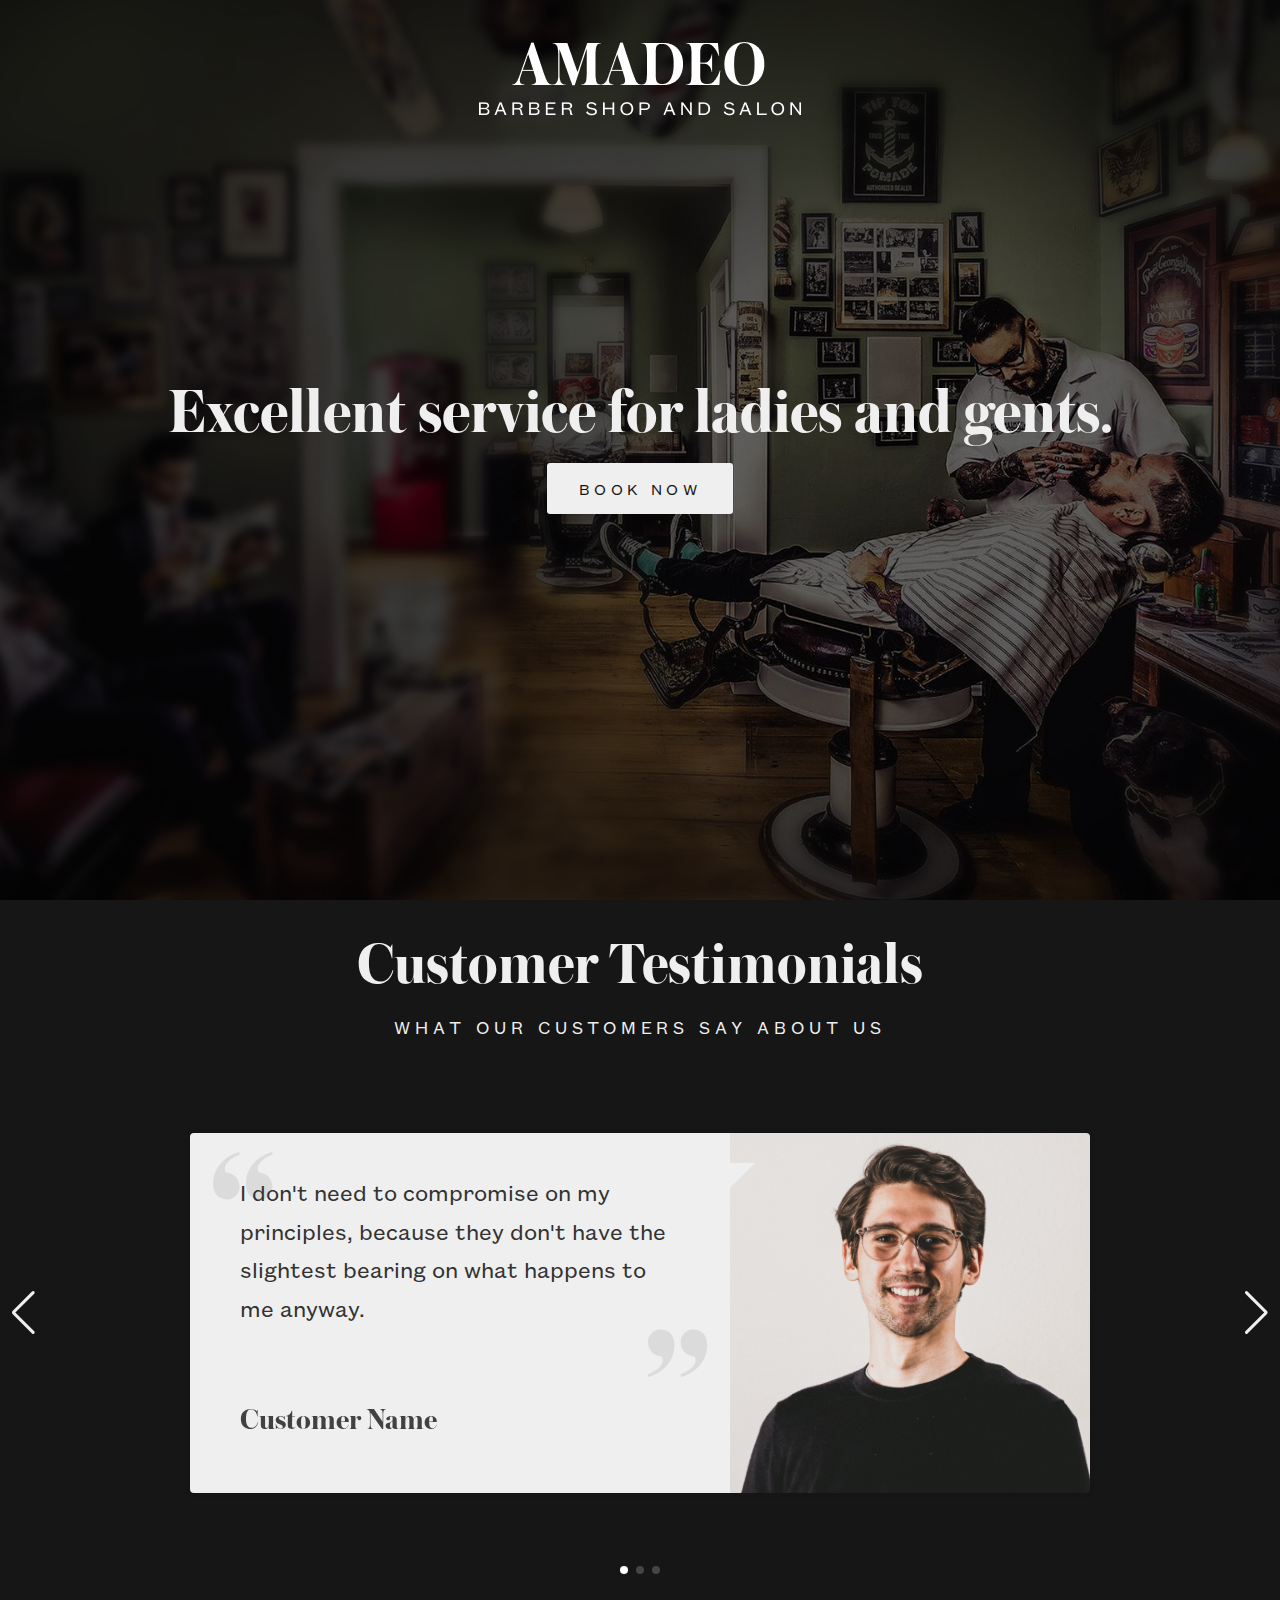
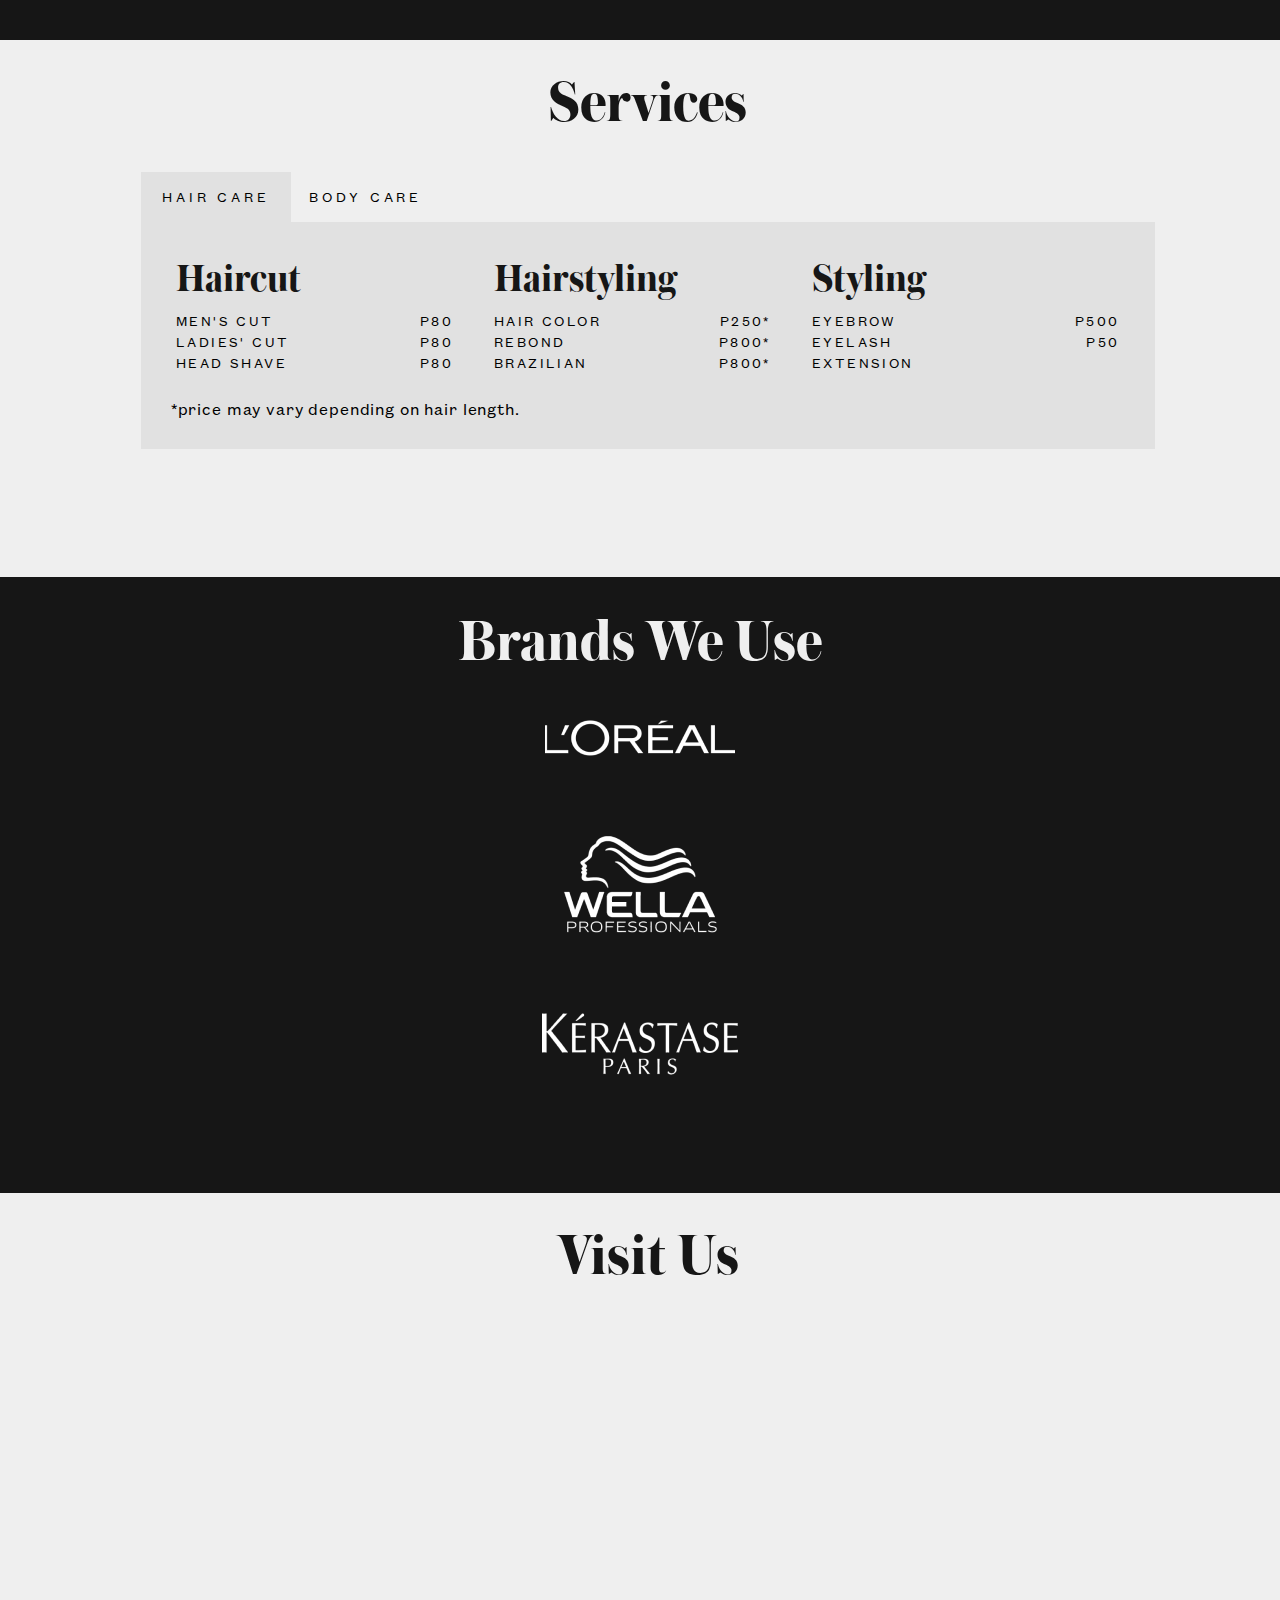
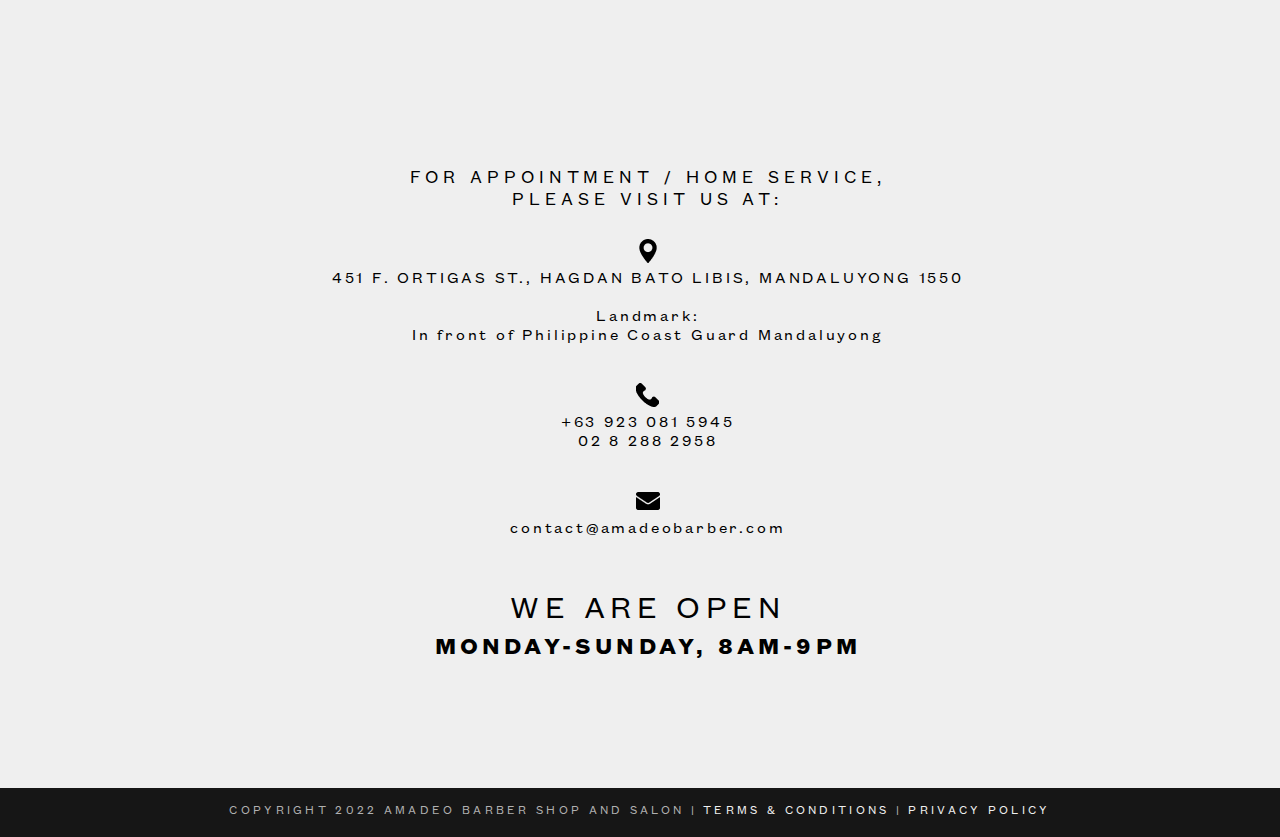
==== index.html @ 0b307736 "Add files via upload" ====
<!DOCTYPE html>
<html lang="en">
<head>
    <meta charset="UTF-8">
    <meta http-equiv="X-UA-Compatible" content="IE=edge">
    <meta name="viewport" content="width=device-width, initial-scale=1.0">
    <link rel="stylesheet" href="https://use.fontawesome.com/releases/v5.4.1/css/all.css">
    <link rel="stylesheet" href="style.css">
    <script src="https://ajax.googleapis.com/ajax/libs/jquery/3.3.1/jquery.min.js"></script>
    <link rel="stylesheet" href="https://cdn.jsdelivr.net/npm/swiper@8/swiper-bundle.min.css"/>
    <script src="https://cdn.jsdelivr.net/npm/swiper@8/swiper-bundle.min.js"></script>
    <link rel="icon" type="image/x-icon" href="images/icon.jpg">
    <title>Amadeo Barber Shop and Salon</title>
</head>
<body>
        <nav class="navi">
            <ul class="navi-list">
                <li><a class ="anchor" href="#services">Services</a></li>
                <li><a href="#">Promo</a></li>
                <li class="centered-logo">
                    <a href="#hero" class="logo">
                        <div class="logo">
                            <img src="images/logo.png" alt="">
                        </div>
                    </a>
                </li>
                <li><a href="#">Jobs</a></li>
                <li><a href="#book">Book Now</a></li>
            </ul>
        </nav>
    <section class="hero" id="hero">
        <div class="container">
            <div class="info">
                <h1>Excellent service for ladies and gents.</h1>
                <a href="#book">Book Now</a>
            </div>
        </div>
    </section>
    <section class="testimonials">
        <div class="container2">
            <div class="info2">
                <h2>Customer Testimonials</h2>
                <p>What our customers say about us</p>
            </div>
        </div>
        <div class="testimonials-container">
            <div class="swiper">
                <div class="swiper-wrapper">
                  <div class="swiper-slide">
                    <figure class="snip1197">
                        <blockquote>I don't need to compromise on my principles, because they don't have the slightest bearing on what happens to me anyway.
                            <div class="arrow"></div>
                          </blockquote>
                        <img src="images/user-1.jpg" alt="sq-sample10"/>
                        <div class="author">
                            <h5>Customer Name<span></span></h5>
                        </div>
                      </figure>
                  </div>
                  
                  <div class="swiper-slide" >
                    <figure class="snip1197 hover">
                          <blockquote>I don't need to compromise on my principles, because they don't have the slightest bearing on what happens to me anyway.
                            <div class="arrow"></div>
                          </blockquote>
                        <img src="images/user-2.jpg" alt="sq-sample33"/>
                        <div class="author">
                            <h5>Customer Name<span></span></h5>
                        </div>
                      </figure>
                  </div>
                  <div class="swiper-slide">
                    <figure class="snip1197">
                        <blockquote>I don't need to compromise on my principles, because they don't have the slightest bearing on what happens to me anyway.
                            <div class="arrow"></div>
                          </blockquote>
                        <img src="images/user-3.jpg" alt="sq-sample10"/>
                        <div class="author">
                            <h5>Customer Name<span></span></h5>
                        </div>
                      </figure>
                  </div>
                </div>
                <div class="swiper-pagination"></div>
                <div class="swiper-button-prev"></div>
                <div class="swiper-button-next"></div>
              
              </div>
        </div>
    </section>
    <section class="services" id="services">
        <div class="services-header">
            <h3 class="line-header">Services</h3>
        </div>
        <div class="tab-container">
            <div class="tabs">
                <div class="tabs-head">
                    <span class="tabs-toggle is-active">Hair Care</span>
                    <span class="tabs-toggle">Body Care</span>
                </div>
                <div class="tabs-body">
                    <div class="tabs-content is-active">
                        <div class="hair-care">
                            <div class="haircut">
                                <h4 class="tabs-title">Haircut</h4>
                                <div class="haircut-content">
                                    <div class="haircut-text"><p>Men's Cut<br>Ladies' Cut<br>Head Shave</p></div>
                                    <div class="haircut-price"><p>P80<br>P80<br>P80</p></div>
                                </div>
                            </div>
                            <div class="haircut">
                                <h4 class="tabs-title">Hairstyling</h4>
                                <div class="haircut-content">
                                    <div class="haircut-text"><p>Hair Color<br>Rebond<br>Brazilian</p></div>
                                    <div class="haircut-price"><p>P250*<br>P800*<br>P800*</p></div>
                                </div>
                            </div>
                            <div class="haircut">
                                <h4 class="tabs-title">Styling</h4>
                                <div class="haircut-content">
                                    <div class="haircut-text"><p>Eyebrow<br>Eyelash Extension</p></div>
                                    <div class="haircut-price edge"><p>P500<br>P50</p></div>
                                </div>
                            </div>
                        </div>
                        <p class="note">*price may vary depending on hair length.</p>
                    </div>
                    
                    <div class="tabs-content">
                        <div class="hair-care">
                            <div class="haircut">
                                <h4 class="tabs-title">Hand Care</h4>
                                <div class="haircut-content">
                                    <div class="haircut-text"><p>Manicure</p></div>
                                    <div class="haircut-price"><p>P100</p></div>
                                </div>
                            </div>
                            <div class="haircut">
                                <h4 class="tabs-title">Foot Care</h4>
                                <div class="haircut-content">
                                    <div class="haircut-text"><p>Pedicure<br>Foot Spa</p></div>
                                    <div class="haircut-price"><p>P120<br>P150</p></div>
                                </div>
                            </div>
                            <div class="haircut">
                                <h4 class="tabs-title">Massage</h4>
                                <div class="haircut-content">
                                    <div class="haircut-text"><p>Full Body<br>Half Body</p></div>
                                    <div class="haircut-price edge"><p>P400<br>P250</p></div>
                                </div>
                            </div>
                        </div>
                    </div>
                </div>
            </div>
        </div>
    </section>
    <section class="brands">
        <h2>Brands We Use</h2>
        <div class="brands-row">
            <div class="brand-logo"><a href="https://www.lorealparis.com.ph/" target="_blank"><img src="images/loreal.png"  alt=""></a></div>
            <div class="brand-logo"><a href="https://www.wella.com/professional/en-EN/home" target="_blank"><img src="images/wella.png"  alt=""></a></div>
            <div class="brand-logo"><a href="https://www.kerastase-usa.com/" target="_blank"><img src="images/kerastase.png"  alt=""></a></div>
        </div>
    </section>
    <section class="book" id="book">
        <div class="header">
            <h3 class="line-header">Visit Us</h3>
        </div>
        <div class="book-container">
            <div class="left">
                <p>For appointment / home service, <br>please visit us at:</p>
                <div class="left-column">
                    <div class="left-1 first">
                        <div class="left-icon"><img src="images/map.png" alt=""></div>
                        <div class="left-text">451 F. ORTIGAS ST., HAGDAN BATO LIBIS, MANDALUYONG 1550<br>
                            <br>Landmark:<br>In front of Philippine Coast Guard Mandaluyong
                        </div>
                    </div>
                    <div class="left-1">
                        <div class="left-icon"><img src="images/phone.png" alt=""></div>
                        <div class="left-text">+63 923 081 5945 
                            <br>02 8 288 2958</div>
                    </div>
                    <div class="left-1">
                        <div class="left-icon"><img src="images/email.png" alt=""></div>
                        <div class="left-text">contact@amadeobarber.com</div>
                    </div>
                    <div class="open">
                        <h1>We are open</h1>
                        <h5>Monday-Sunday, 8AM-9PM</h5>
                    </div>
                </div>
            </div>
            <div class="right"><iframe src="https://www.google.com/maps/embed?pb=!1m18!1m12!1m3!1d3861.2179206069986!2d121.03072091525988!3d14.586654781327846!2m3!1f0!2f0!3f0!3m2!1i1024!2i768!4f13.1!3m3!1m2!1s0x3397c9cb4f3dec29%3A0x827acf075d495831!2sAmadeo%20Barber%20Salon%20For%20Men%20and%20Women!5e0!3m2!1sen!2sph!4v1663345248781!5m2!1sen!2sph" width="900" height="450" style="border:0;" allowfullscreen="" loading="lazy" referrerpolicy="no-referrer-when-downgrade"></iframe></div>
        </div>
    </section>
    <button id="topbtn"><i class="fas fa-arrow-up"></i></button>
    <footer>
        <div class="footer-text">
            <div><p>Copyright 2022 Amadeo Barber Shop and Salon |  <a href="#">Terms & Conditions</a> | <a href="#">Privacy Policy</a></p></div>
        </div>
    </footer>
    <script type="text/javascript" src="script.js">
    </script>
</body>
</html>
---- style.css ----
@font-face {
    font-family: 'Austin';
    src: url(fonts/Austin-Bold.otf);
}

@font-face {
    font-family: 'Founders-Regular';
    src: url(fonts/Founders\ Grotesk\ -\ Text\ Regular.otf);
}

@font-face {
    font-family: 'Founders-Bold';
    src: url(fonts/Founders\ Grotesk\ -\ Text\ Bold.otf);
}

*,
*:before,
*:after{
    margin: 0;
    padding: 0;
    box-sizing: border-box;
}

html{
    scroll-padding-top: 13rem;
}

h1{
    font-family: 'Austin';
}


h2{
    font-family: 'Austin';
    display: block;
    text-align: center;
    font-size: 60px;
    line-height: 94%;
    padding-top: 52px;
    color: #efefef;
}

h3{
    font-family: 'Austin';
    margin: 30px 0;
    margin-right: 5px;
    display: inline;
    z-index: 100;
    float: left;
    clear: left;
    font-size: 5rem;
    color: #161616;
}

ul, li {
    list-style-type: none;
}

nav{
    position: fixed;
    z-index: 10000;
    width: 100%;
    transition: 0.2s ease-in-out;
}

nav.sticky{
    background: #161616;
}

.navi-list {
    display: flex;
    justify-content: space-between;
    align-items: center;
    flex-wrap: wrap;
    width: 100%;
    padding-left: 200px;
    padding-right: 200px;
}
  
.navi-list li:not(.centered-logo) {
    flex: 1 0 auto;
    text-align: center;
}
  
.logo {
    padding: 10px;
}


a{
    position: relative;
    font-family: 'Founders-Regular';
    color: #efefef;
    text-align: center;
    letter-spacing: 0.275em;
    text-decoration: none;
    text-transform: uppercase;

}

.navi-list a:not(.logo):after{
    content: "";
    position: absolute;
    background-color: #efefef;
    height: 1px;
    width: 0;
    left: -1px;
    bottom: -10px;
    transition: 0.3s;
}

.navi-list a:not(.logo):hover:after{
    width: 100%;
}


.hero{
    width: 100%;
    height: 100vh;
    position: relative;
    background-image: url(images/amadeoheroimage.jpg);
    background-size: cover;
    background-repeat: no-repeat;
    background-position: center;
}

.container{
    width: 100%;
    height: 100%;
    margin: 0 auto;
    display: flex;
    align-items: center;
    padding-left: 200px;
    background-color: rgba(0, 0, 0, 0.2);
}

.container .info h1{
    font-size: 5rem;
    line-height: 94%;
    margin-bottom: 1rem;
    max-width: 60%;
    color: #efefef;
}

.container .info a{
    cursor: pointer;
    font-family: 'Founders-Regular';
    letter-spacing: 0.275em;
    text-transform: uppercase;
    text-decoration: none;
    display: inline-block;
    border-radius: 3px;
    padding: 1em 2em;
    transition: 0.3s ease-in-out;
    color: #161616;
    background-color: #efefef;
    
}

.container .info a:hover{
    color: #efefef;
    background-color: #161616;
    border-radius: 3px;
    padding: 1em 2em;
    
}


.container2 .info2 p{
    display: block;
    text-align: center;
    font-family: 'Founders-Regular';
    font-size: 18px;
    letter-spacing: 0.275em;
    text-transform: uppercase;
    color: #efefef;
}

.testimonials{
    background: #161616;
    position: relative;
    width: 100%;
    height: auto;
    padding-bottom: 4%;
}

.testimonials-container{
    display: flex;
    position: relative;
    align-items: center;
    justify-content: center;
}

.swiper {
    width: 1300px;
    height: 550px;
}

.swiper-slide {
    display: flex;
    justify-content: center;
    align-items: center;
}

.swiper-pagination-bullets span {
    background: #ffffff;
}

.swiper-button-prev::after, .swiper-button-next::after{
    color: #efefef;
}

figure.snip1197 {
    font-family: 'Founders-Regular';
    position: relative;
    margin: 10px;
    min-width: 400px;
    max-width: 900px;
    width: 100%;
    color: #333;
    text-align: left;
    box-shadow: 0 0 5px rgba(0, 0, 0, 0.15);
  }
  figure.snip1197 * {
    -webkit-box-sizing: border-box;
    box-sizing: border-box;
  }
  figure.snip1197 img {
    float: right;
    max-width: 40%;
    vertical-align: middle;
    border-radius: 0 4px 4px 0;
  }
  figure.snip1197 blockquote {
    position: relative;
    padding: 40px 50px 25px 50px;
    font-size: 1.5em;
    font-weight: 500;
    text-align: left;
    margin: 0;
    line-height: 1.6em;
    top: 0;
    bottom: 0;
    left: 0;
    width: 60%;
    position: absolute;
    background-color: #efefef;
    border-radius: 4px 0 0 4px;
  }
  figure.snip1197 blockquote:before,
  figure.snip1197 blockquote:after {
    font-family: 'Austin';
    content: "\201C";
    position: absolute;
    font-size: 200px;
    opacity: 0.1;
    font-style: normal;
  }
  figure.snip1197 blockquote:before {
    top: 85px;
    left: 20px;
  }
  figure.snip1197 blockquote:after {
    content: "\201D";
    right: 20px;
    bottom: 60px;
  }
  figure.snip1197 .arrow {
    top: 30px;
    left: 100%;
    width: 0;
    height: 0;
    border-left: 0 solid transparent;
    border-right: 25px solid transparent;
    border-top: 25px solid #efefef;
    margin: 0;
    position: absolute;
  }
  figure.snip1197 .author {
    position: absolute;
    top: 100%;
    width: 60%;
    padding-left: 50px;
    color: #161616;
    margin-top: -90px;
  }
  figure.snip1197 .author h5 {
    font-family: 'Austin';
    font-size: 30px;
    opacity: 0.8;
    margin: 0;
    font-weight: 800;
  }
  figure.snip1197 .author h5 span {
    font-weight: 400;
    text-transform: none;
    padding-left: 5px;
  }

.services{
    background: #efefef;
    position: relative;
    width: 100%;
    height: auto;
    padding-left: 11%;
    padding-bottom: 4%;
}

.tab-container{
    padding-right: 11%;
}

.services div{
    width:100%;
    position: relative;
    overflow-x: hidden;
}

.line-header::after{
    position:absolute;
    content:'\00a0';
    width: 100%;
    margin-top: -50px;
    margin-left: 50px;
    border-bottom: 2px solid #161616;
    z-index: 0;
}

.tabs{
    display: flex;
    flex-direction: column;
    width: 100%;
}

.tabs-head{
    max-width: 450px;
    display: flex;
    align-items: stretch;
    font-family: 'Founders-Regular';
    font-size: 14px;
    letter-spacing: 0.275em;
    text-transform: uppercase;
}

.tabs-title{
    font-family: 'Austin';
    margin-bottom: 5px;
}

.tabs-toggle{
    display: flex;
    width: 150px;
    height: 50px;
    align-items: center;
    justify-content: center;
    background: #efefef;
    cursor: pointer;
    transition: 0.3s ease-in-out;
}

.tabs-toggle.is-active{
    background: #e1e1e1;
}

.tabs-content{
    padding: 30px;
    display: none;
    background: #e1e1e1;
}

.tabs-content .note{
    margin-top: 20px;
    font-family: 'Founders-Regular';
    font-size: 17px;
    letter-spacing: 0.05em;
}

.hair-care{
    display: flex;
}

.haircut{
    padding: 5px;
}

.haircut-content{
    display: flex;
    font-family: 'Founders-Regular';
    font-size: 14px;
    letter-spacing: 0.175em;
    line-height: 150%;
    text-transform: uppercase;

}

.haircut-price:not(.edge){
    display: block;
    text-align: right;
    padding-right: 10%;
}

.haircut-price.edge{
    display: block;
    text-align: right;
}

.tabs-content.is-active{
    display: block;
}

.tabs-title{
    font-size: 40px;
    color: #161616;
}

.brands{
    background: #161616;
    position: relative;
    width: 100%;
    height: auto;
    padding-left: 11%;
    padding-right: 11%;
    padding-bottom: 4%;
}

.brands h2{
    padding-bottom: 60px;
}

.brands-row{
    display: flex;
    align-items: center;
    justify-content: center;
    position: relative;
    font-family: 'Founders-Regular';
    color: #efefef;
    text-align: center;
    letter-spacing: 0.275em;
    text-decoration: none;
    text-transform: uppercase;
}

.brands-row div a:not(.logo):after{
    content: "";
    position: absolute;
    background-color: #efefef;
    height: 1px;
    width: 0;
    left: -1px;
    bottom: -10px;
    transition: 0.3s;
}

.brands-row div a:not(.logo):hover:after{
    width: 100%;
}

.brand-logo{
    cursor: pointer;
    margin-left: 55px;
    margin-right: 55px;
}

.book{
    background: #efefef;
    position: relative;
    width: 100%;
    height: auto;
    padding-left: 11%;
    padding-bottom: 4%;
}

.book .header{
    width:100%;
    position: relative;
    overflow-x: hidden;
    display: inline-block;
}
.book-container{
    display: flex;
    padding: 0 11% 0 0;
}

.left p{
    margin-top: -20px;
    margin-right: 50px;
    font-family: 'Founders-Regular';
    letter-spacing: 0.275em;
    text-transform: uppercase;
    font-size: 18px;
}

.left-column{
    display: flex;
    align-items: flex-start;
    flex-direction: column;
    margin-right: 30px;
}

.left-1:not(.first){
    display: flex;
    align-items: flex-start;
    margin: 10px 0 30px 0;
}

.left-1.first{
    display: flex;
    align-items: flex-start;
    margin: 60px 0 30px 0;
}

.left-text{
    margin-left: 40px;
    font-family: 'Founders-Regular';
    letter-spacing: 0.175em;
}

.right{
    width: 100vh;
}

.right iframe{
    position: relative;
	top: 0;
	left: 0;
	width: 100%;
	height: 100%;
}

.left .open h1{
    font-family: 'Founders-Regular';
    text-transform: uppercase;
    margin-top: 20px;
    letter-spacing: 0.175em;
}

.left .open h5{
    margin-top: 5px;
    font-family: 'Founders-Bold';
    text-transform: uppercase;
    letter-spacing: 0.175em;
    font-size: 1.5em;
}

#topbtn{
    position: fixed;
    bottom: 40px;
    right: 40px;
    font-size: 22px;
    width: 50px;
    height: 50px;
    background: #929292;
    color: #efefef;
    border: none;
    cursor: pointer;
    display: none;
    z-index: 300;
    transition: 0.3s;
}

#topbtn:hover{
    background: #161616;
}

footer{
    background: #161616;
    position: relative;
    width: 100%;
    height: auto;
    padding-bottom: 20px;
}

.footer-text{
    text-align: center;
    padding-top: 14px;
}

.footer-text p{
    font-family: 'Founders-Regular';
    font-size: 12px;
    color: #b0b0b0;
    text-transform: uppercase;
    letter-spacing: 0.275em;
}

.footer-text a{
    color: #efefef;
}


@media only screen and (max-width:1340px){
    h2{
        padding-top: 40px;
    }
    .info2 p{
        padding-top: 20px;
    }
    .container{
        justify-content: center;
        background-color: rgba(0, 0, 0, 0.6);
    }
    .hero div{
        padding: 20px;
    }
    .navi-list li:not(.centered-logo){
        display: none;
    }
    .navi-list{
        padding-left: 0px;
        padding-right: 0px;
        justify-content: center;
    }
    .testimonials{
        padding-left: 0px;
    }
    .testimonials .container2 div{
        padding: 0px 30px 0px 30px;
        font-size: 2.5rem;
    }
    .testimonial{
        margin-right: 10%;
        overflow: hidden;
    }
    .services{
        padding-bottom: 10%;
    }
    .services-header{
        display: flex;
        align-items: center;
        justify-content: center;
        padding-right: 11%;
    }
    .services .line-header{
        font-size: 60px;
        text-align: center;
        margin-right: 0px;
        float: none;
    }
    .line-header{
        margin-right: 0px;
        font-size: 60px;
    }
    .line-header::after{
        display: none;
    }
    .brands h2{
        font-size: 3.75rem;
        padding-bottom: 10px;
    }
    .brands-row{
        flex-direction: column;
    }
    .brand-logo:not(.bottom){
        margin-bottom: 40px;
    }
    .book .header{
        display: flex;
        text-align: center;
        align-items: center;
        justify-content: center;
        padding-right: 11%;
    }
    .container{
        padding-left: 10%;
        padding-right: 10%;
    }
    .hero{
        text-align: center;
        justify-content: center;
    }
    .container .info h1{
        max-width: 100%;
        font-size: 4rem;
    }
    .book{
        padding-bottom: 10%;
    }
    .book-container{
        display: flex;
        flex-direction: column-reverse;
    }
    .right{
        width: 100%;
        height: 400px;
    }
    .left{
        text-align: center;
        justify-content: center;
    }
    .left p{
        margin-top: 40px;
        margin-right: 0px;
    }
    .left-column{
        align-items: center;
        margin-right: 0px;
    }
    .left-1{
        display: flex;
        align-items: center;
        justify-content: center;
        flex-direction: column;
    }
    .left-1.first{
        margin-top: 30px;
        display: flex;
        align-items: center;
        justify-content: center;
        flex-direction: column;
    }
    .left-1:not(.first){
        display: flex;
        align-items: center;
        justify-content: center;
        flex-direction: column;
    }
    .left-text{
        display: flex;
        align-items: center;
        justify-content: center;
        margin-left: 0px;
    }
    .footer-text div{
        padding: 0px 20px 0px 20px
    }
}

@media only screen and (max-width:850px){
    .hair-care{
        display: flex;
        flex-direction: column;
    }
    .haircut-price:not(.edge){
        padding-right: 0px;
    }
    .haircut-content{
        margin-bottom: 20px;
    }
    figure.snip1197 {
        position: relative;
        overflow: hidden;
        margin: 10px;
        min-width: 220px;
        max-width: 320px;
        width: 100%;
        color: #333;
        text-align: left;
        box-shadow: 0 0 5px rgba(0, 0, 0, 0.15);
      }
      figure.snip1197 * {
        -webkit-box-sizing: border-box;
        box-sizing: border-box;
        -webkit-transition: all 0.35s cubic-bezier(0.25, 0.5, 0.5, 0.9);
        transition: all 0.35s cubic-bezier(0.25, 0.5, 0.5, 0.9);
      }
      figure.snip1197 img {
        max-width: 100%;
        vertical-align: middle;
        float: none;
      }
      figure.snip1197 blockquote {
        position: relative;
        background-color: #ffffff;
        padding: 25px 30px 25px 30px;
        font-size: 1.1em;
        font-weight: 500;
        text-align: left;
        width: auto;
        margin: auto;
        line-height: 1.6em;
        border-radius: 7px 7px 0 0;
      }
      figure.snip1197 blockquote:before,
      figure.snip1197 blockquote:after {
        font-family: 'Austin';
        content: "\201C";
        position: absolute;
        font-size: 190px;
        opacity: 0.1;
        font-style: normal;
      }
      figure.snip1197 blockquote:before {
        top: 89px;
        left: 20px;
      }
      figure.snip1197 blockquote:after {
        content: "\201D";
        right: 20px;
        bottom: -30px;
      }
      figure.snip1197 .arrow {
        top: 100%;
        width: 0;
        height: 0;
        border-left: 0 solid transparent;
        border-right: 25px solid transparent;
        border-top: 25px solid #ffffff;
        margin: 0;
        margin-left: -270px;
        position: absolute;
      }
      figure.snip1197 .author {
        position: absolute;
        bottom: 0;
        top: auto;
        width: 100%;
        padding: 10px 25px;
        color: #000000;
        background-color: #ffffff;
        margin: 0;
        border-radius: 0 0 7px 7px;
      }
      figure.snip1197 .author h5 {
        font-size: 1.3em;
        opacity: 0.8;
        margin: 0;
        font-weight: 800;
      }
      figure.snip1197 .author h5 span {
        font-weight: 400;
        text-transform: none;
        padding-left: 5px;
      }
      .swiper {
        width: 800px;
        height: 580px;
    }

}
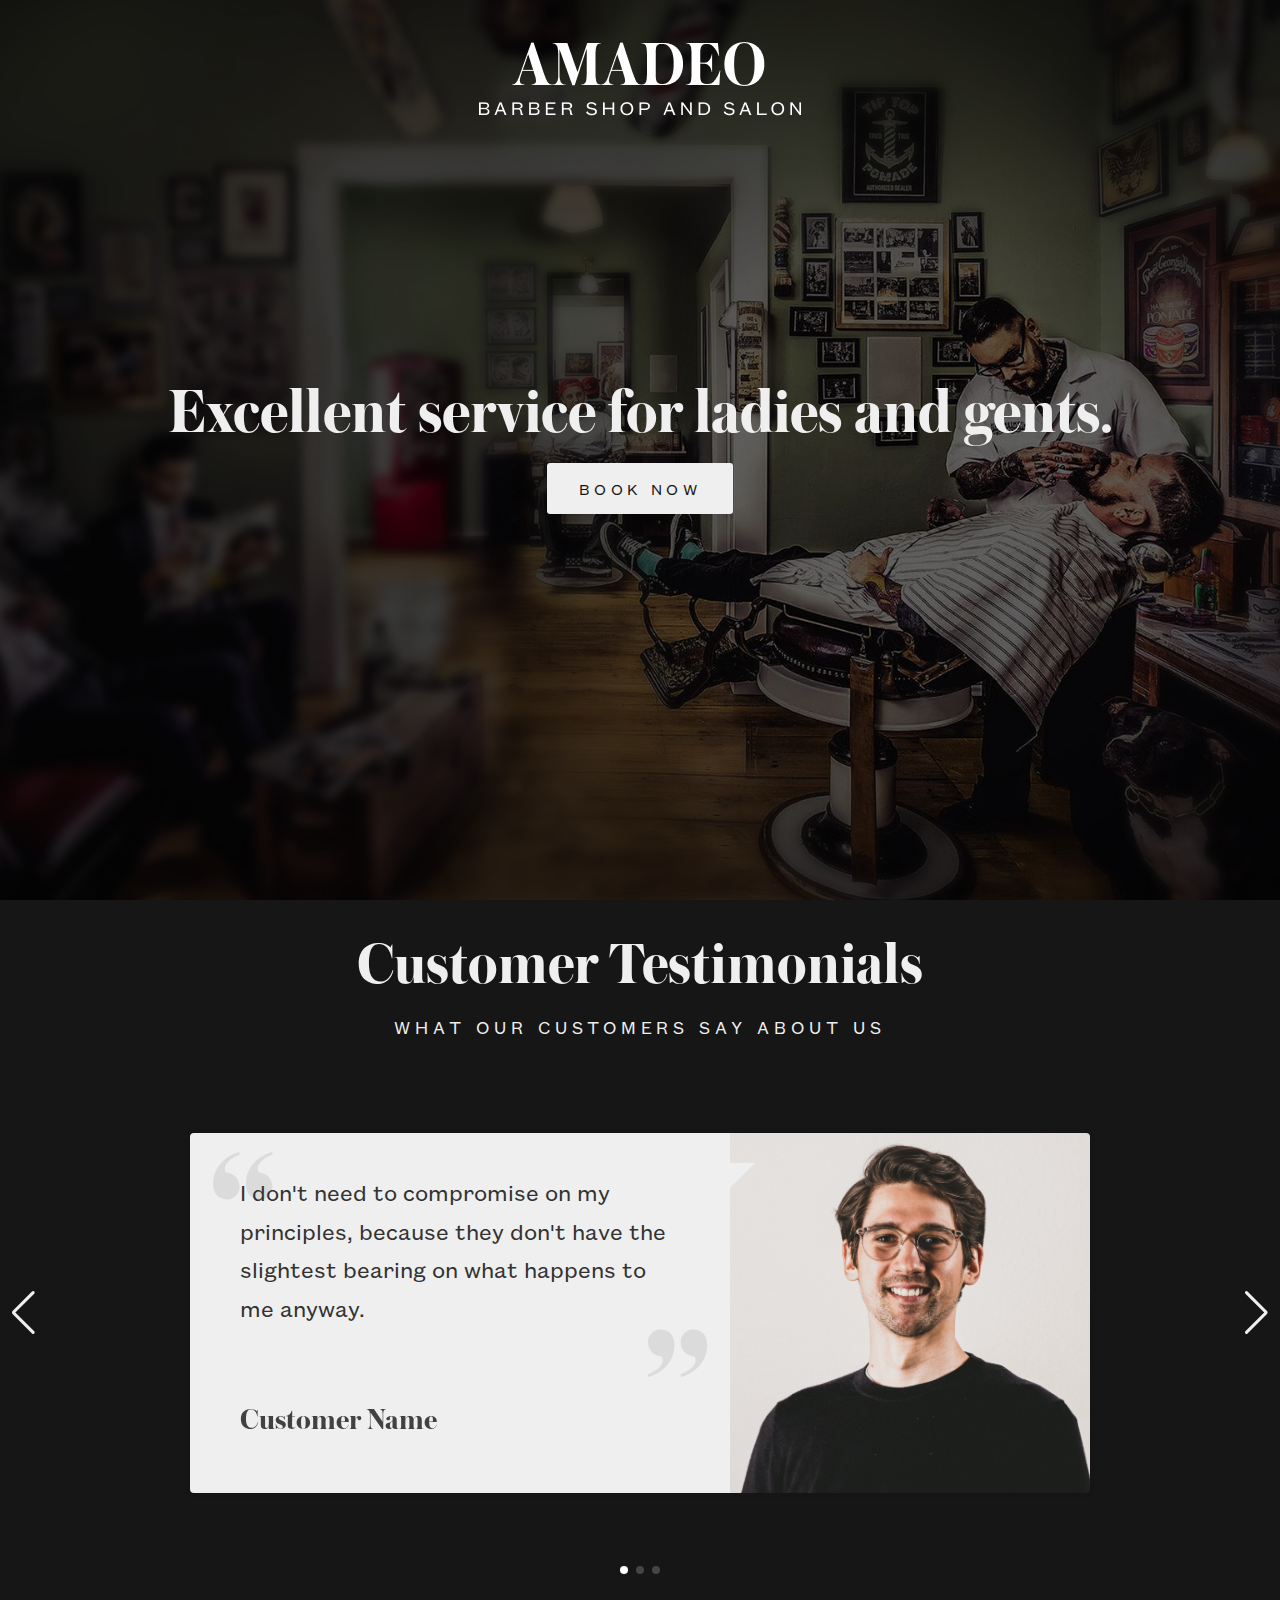
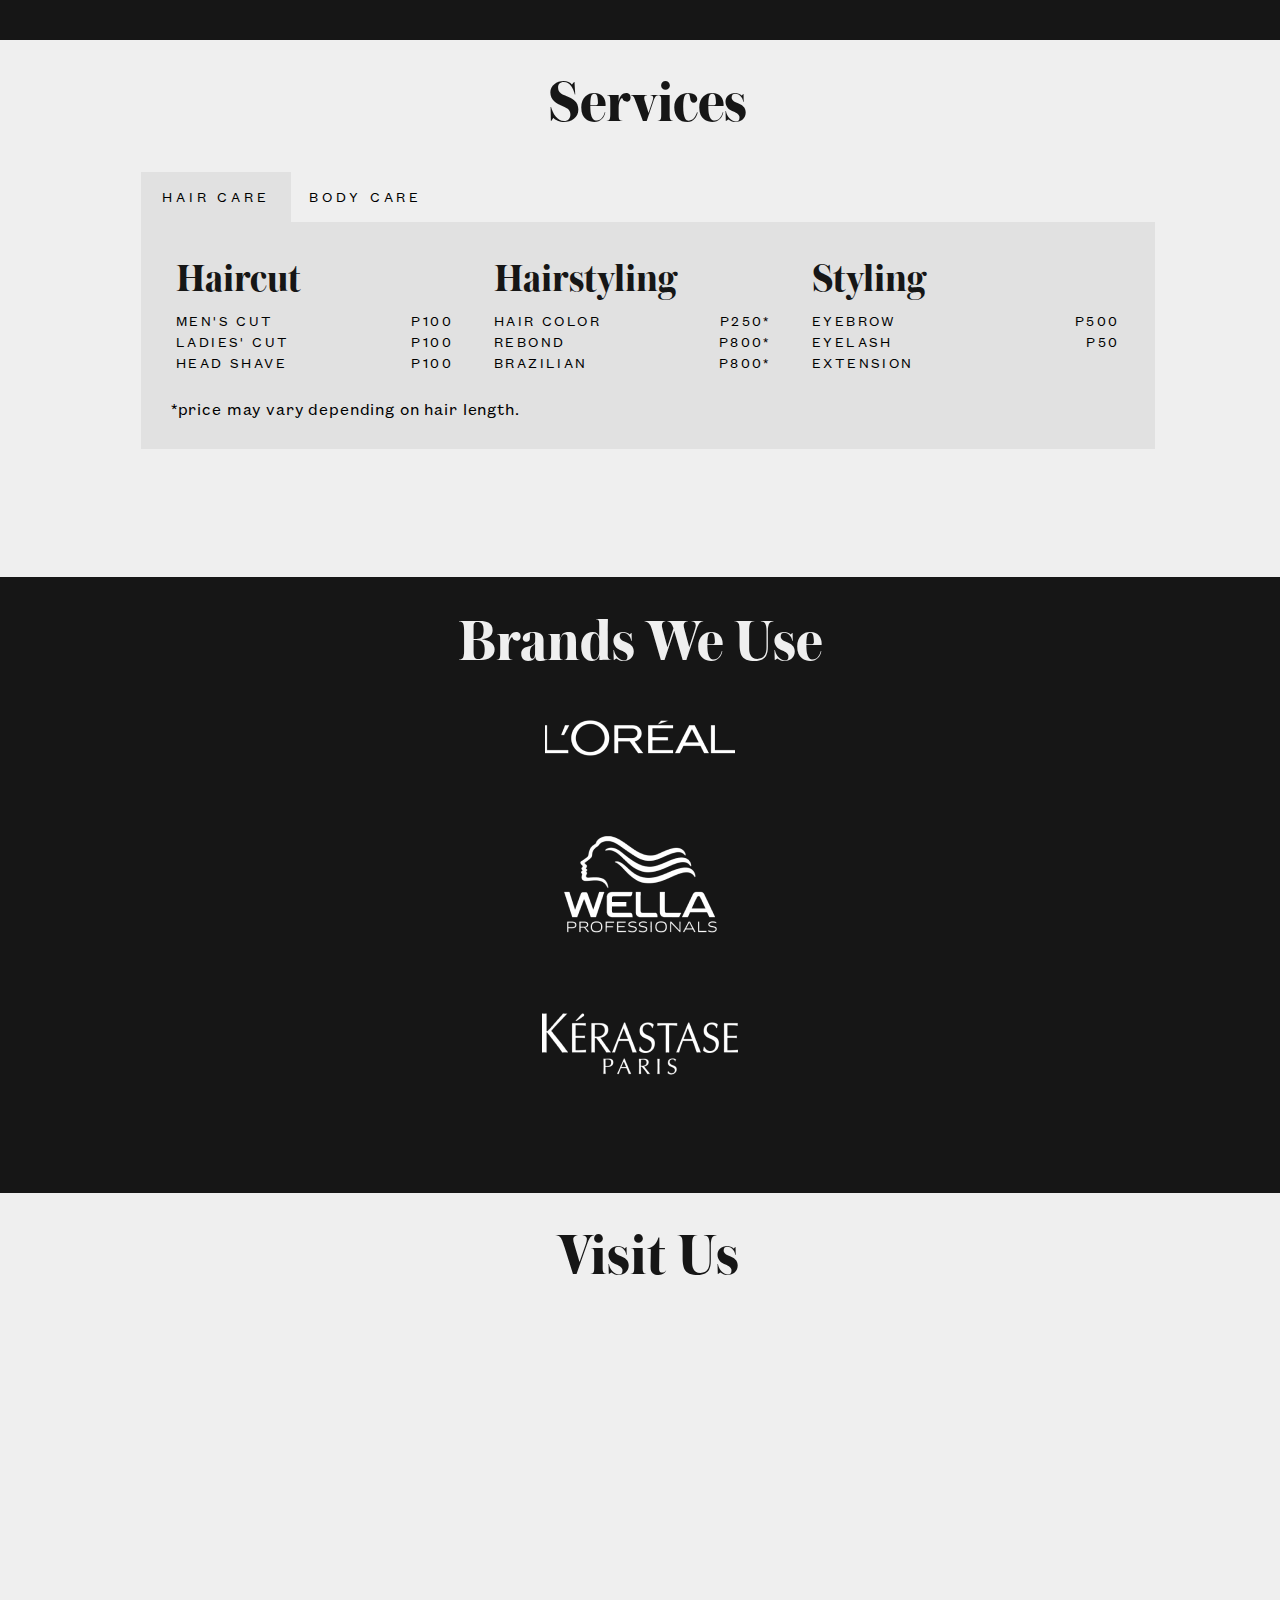
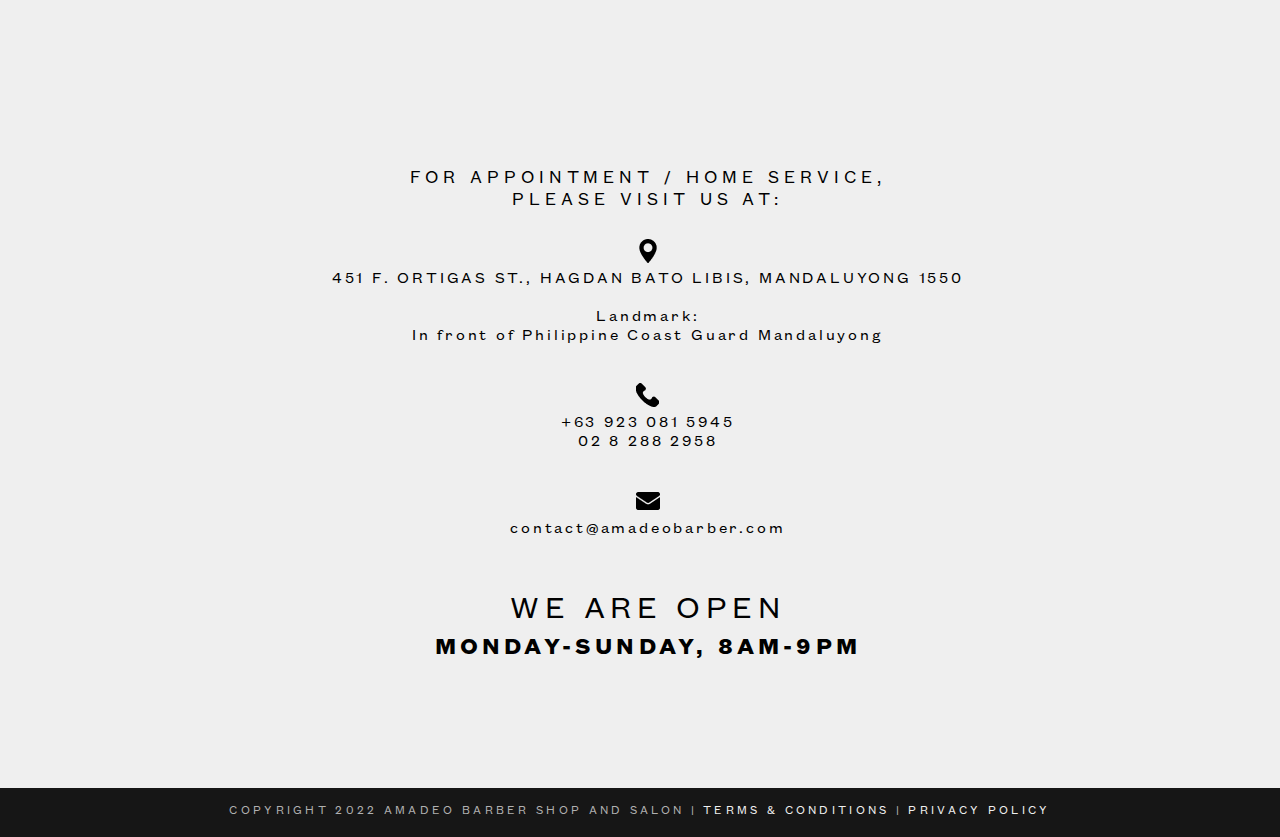
==== commit 57552f9c: "Update index.html" ====
--- a/index.html
+++ b/index.html
@@ -105,7 +105,7 @@
                                 <h4 class="tabs-title">Haircut</h4>
                                 <div class="haircut-content">
                                     <div class="haircut-text"><p>Men's Cut<br>Ladies' Cut<br>Head Shave</p></div>
-                                    <div class="haircut-price"><p>P80<br>P80<br>P80</p></div>
+                                    <div class="haircut-price"><p>P100<br>P100<br>P100</p></div>
                                 </div>
                             </div>
                             <div class="haircut">
@@ -204,4 +204,4 @@
     <script type="text/javascript" src="script.js">
     </script>
 </body>
-</html>+</html>
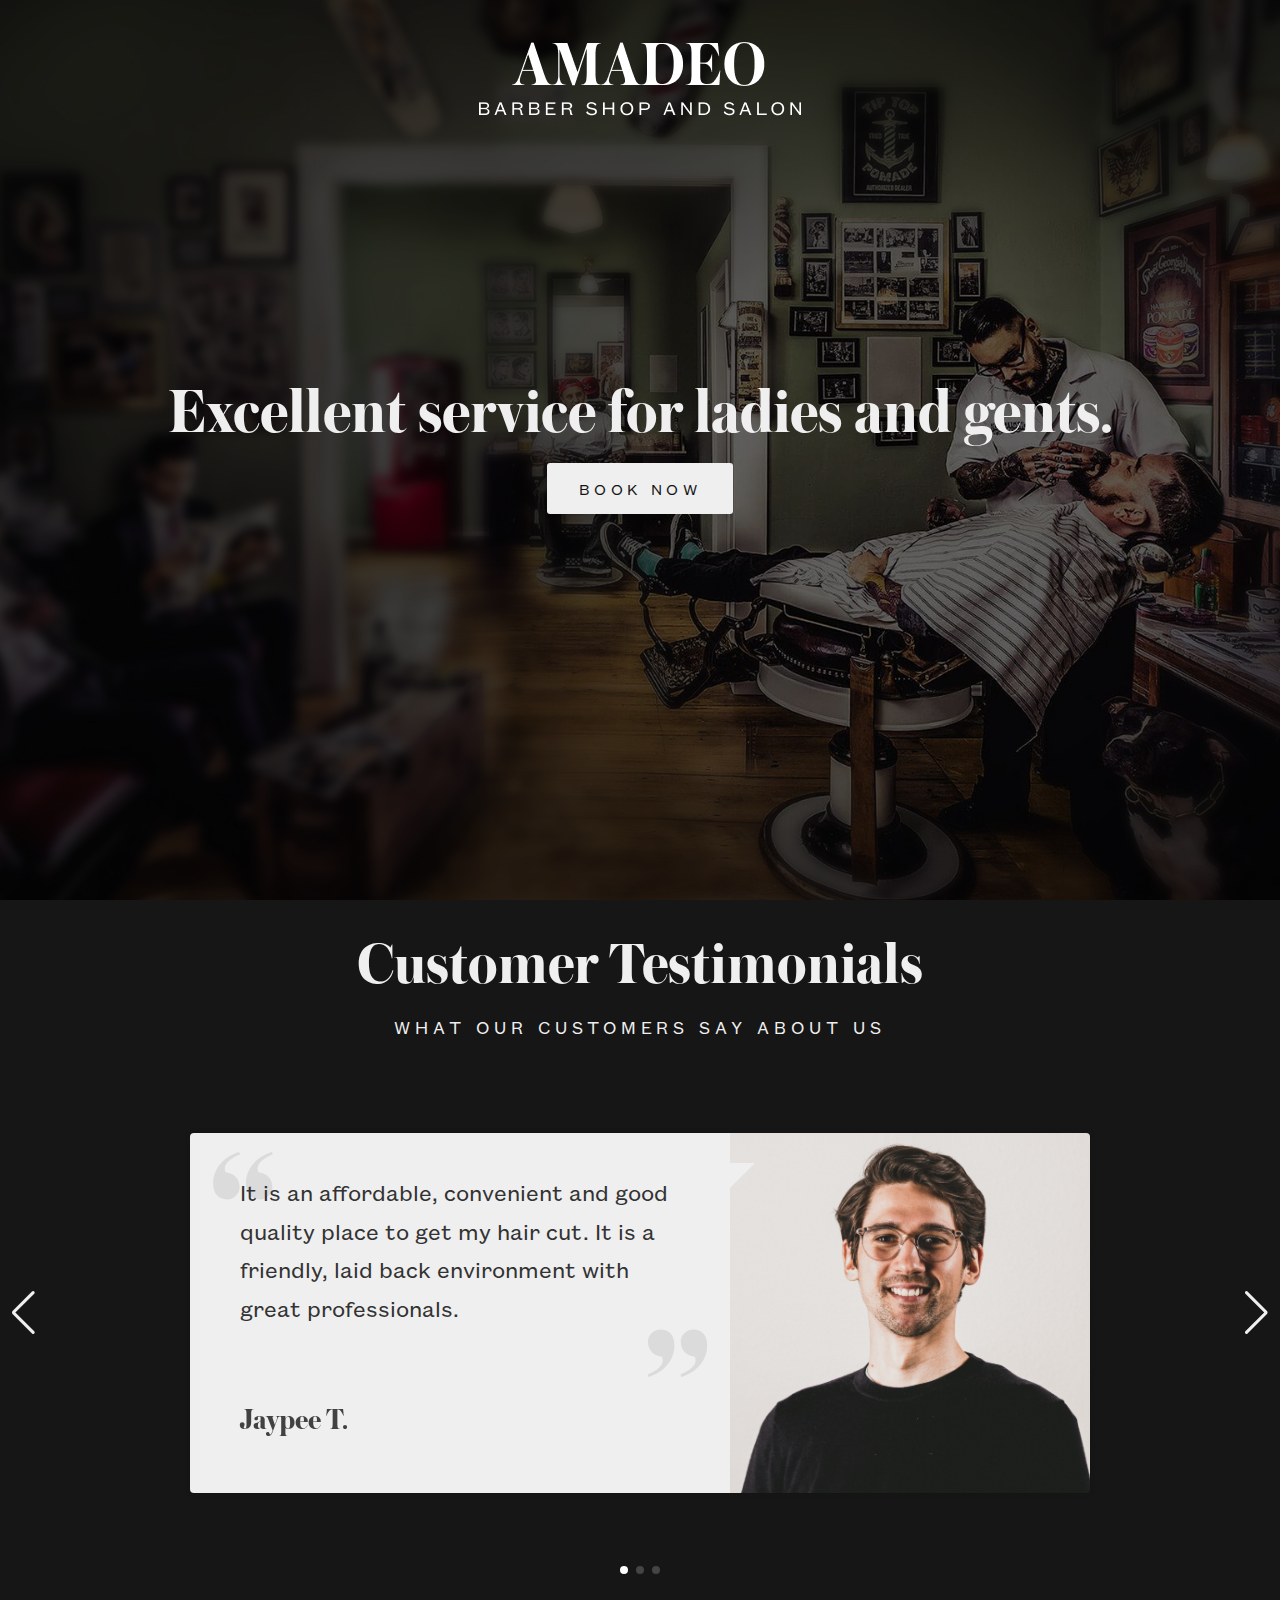
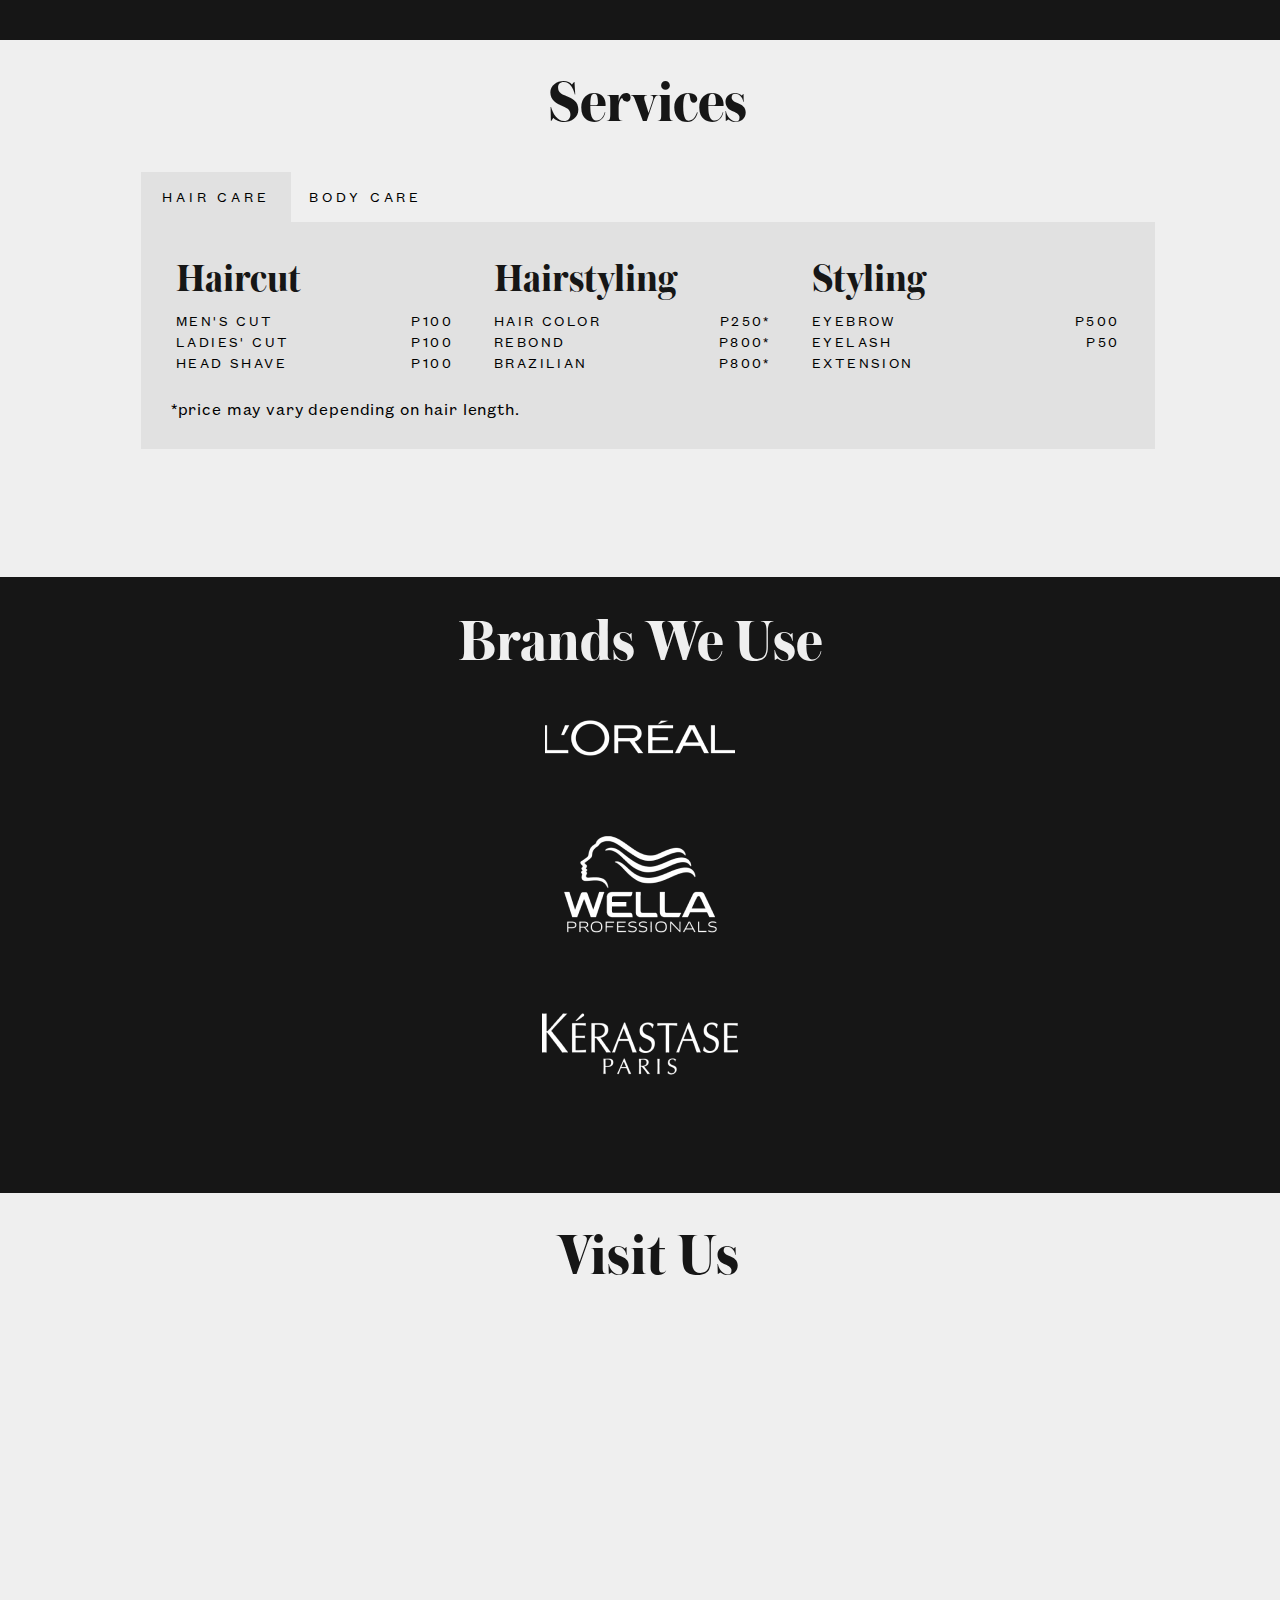
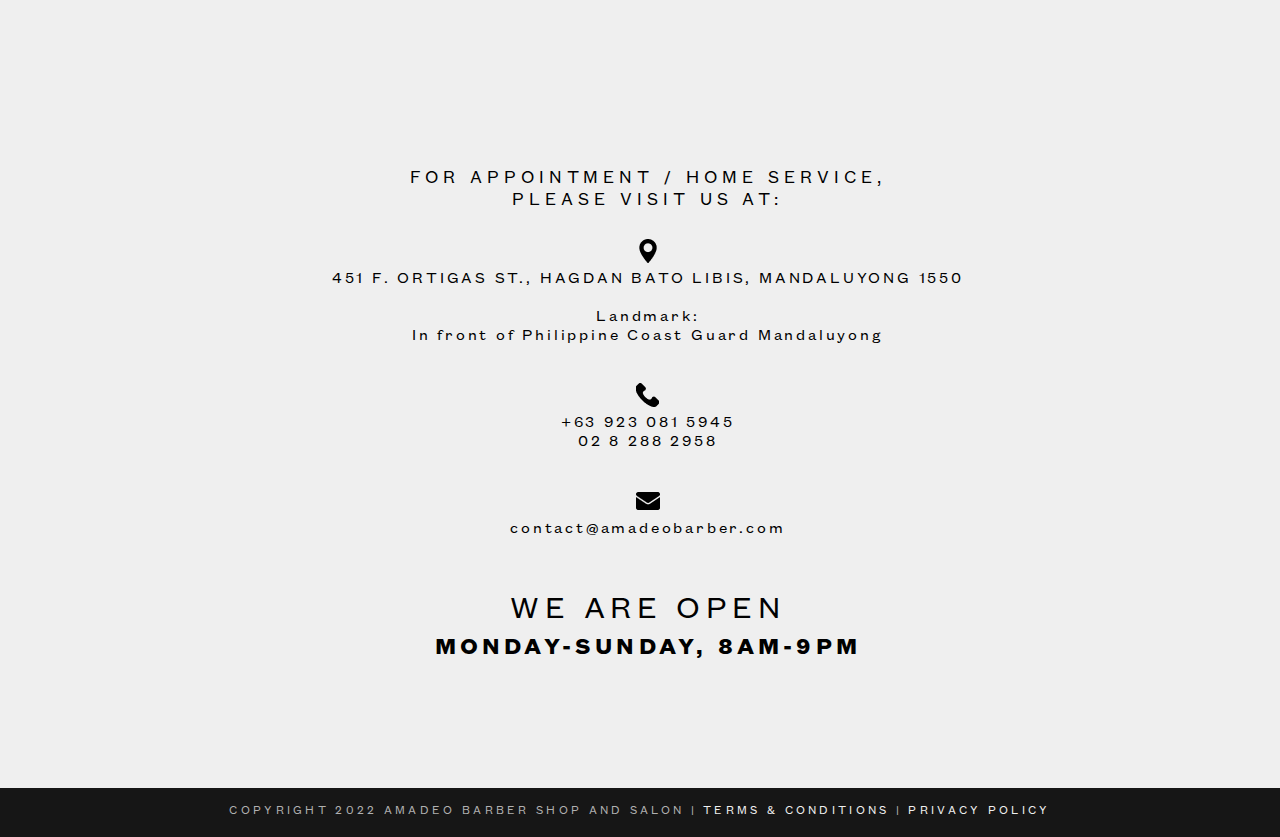
==== commit d59a5ed4: "Update index.html" ====
--- a/index.html
+++ b/index.html
@@ -18,13 +18,13 @@
                 <li><a class ="anchor" href="#services">Services</a></li>
                 <li><a href="#">Promo</a></li>
                 <li class="centered-logo">
-                    <a href="#hero" class="logo">
+                    <a href="index.html" class="logo">
                         <div class="logo">
                             <img src="images/logo.png" alt="">
                         </div>
                     </a>
                 </li>
-                <li><a href="#">Jobs</a></li>
+                <li><a href="jobs.html">Jobs</a></li>
                 <li><a href="#book">Book Now</a></li>
             </ul>
         </nav>
@@ -48,35 +48,35 @@
                 <div class="swiper-wrapper">
                   <div class="swiper-slide">
                     <figure class="snip1197">
-                        <blockquote>I don't need to compromise on my principles, because they don't have the slightest bearing on what happens to me anyway.
+                        <blockquote>It is an affordable, convenient and good quality place to get my hair cut. It is a friendly, laid back environment with great professionals.
                             <div class="arrow"></div>
                           </blockquote>
                         <img src="images/user-1.jpg" alt="sq-sample10"/>
                         <div class="author">
-                            <h5>Customer Name<span></span></h5>
+                            <h5>Jaypee T.<span></span></h5>
                         </div>
                       </figure>
                   </div>
                   
                   <div class="swiper-slide" >
                     <figure class="snip1197 hover">
-                          <blockquote>I don't need to compromise on my principles, because they don't have the slightest bearing on what happens to me anyway.
+                          <blockquote>I have been going to Amadeo Barber Salon for over a dozen times. The convenience and atmosphere got me in the door and the friendly staff keep me coming back.
                             <div class="arrow"></div>
                           </blockquote>
                         <img src="images/user-2.jpg" alt="sq-sample33"/>
                         <div class="author">
-                            <h5>Customer Name<span></span></h5>
+                            <h5>Lester D.<span></span></h5>
                         </div>
                       </figure>
                   </div>
                   <div class="swiper-slide">
                     <figure class="snip1197">
-                        <blockquote>I don't need to compromise on my principles, because they don't have the slightest bearing on what happens to me anyway.
+                        <blockquote>We wouldn’t dream of going somewhere else and love that we have this level of barber close to home!
                             <div class="arrow"></div>
                           </blockquote>
                         <img src="images/user-3.jpg" alt="sq-sample10"/>
                         <div class="author">
-                            <h5>Customer Name<span></span></h5>
+                            <h5>Elias G.<span></span></h5>
                         </div>
                       </figure>
                   </div>
--- a/style.css
+++ b/style.css
@@ -757,6 +757,7 @@
         max-width: 100%;
         vertical-align: middle;
         float: none;
+        border-radius: 0 0 7px 7px;
       }
       figure.snip1197 blockquote {
         position: relative;
@@ -826,4 +827,4 @@
         height: 580px;
     }
 
-}+}
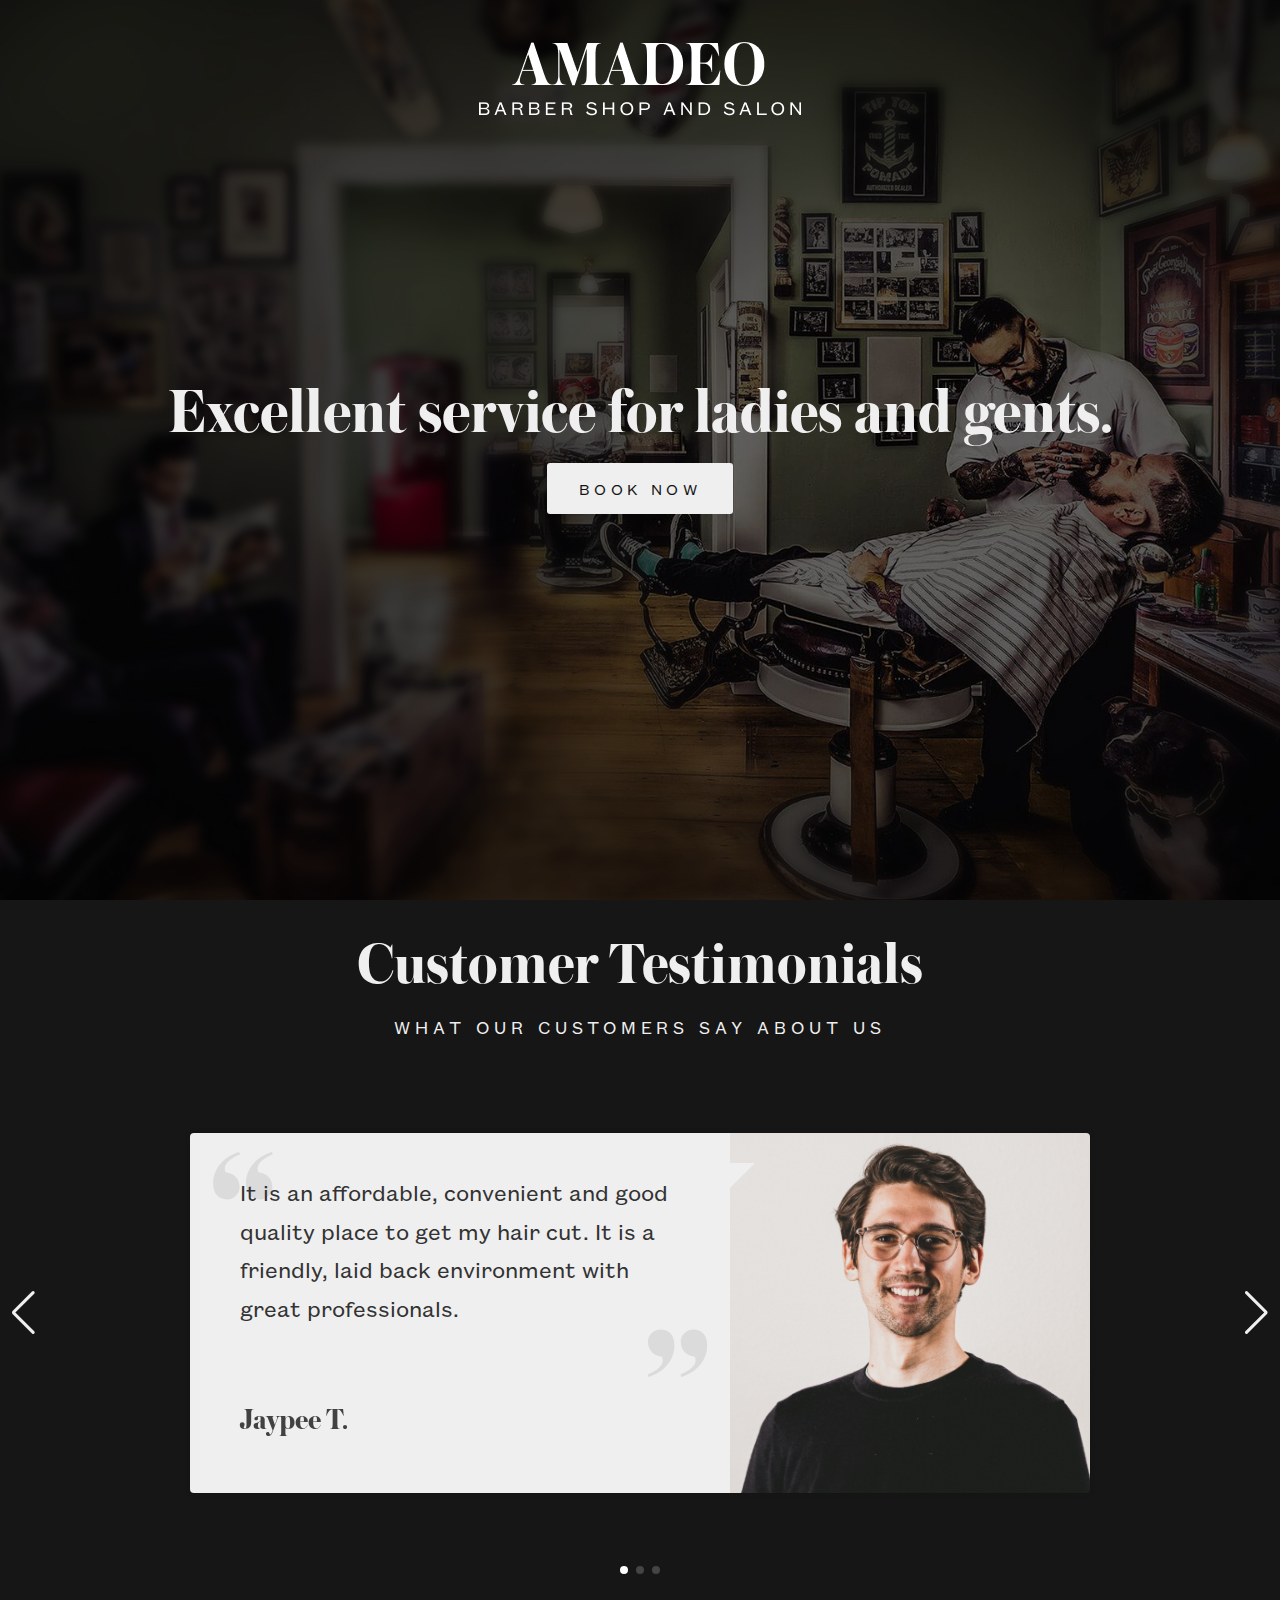
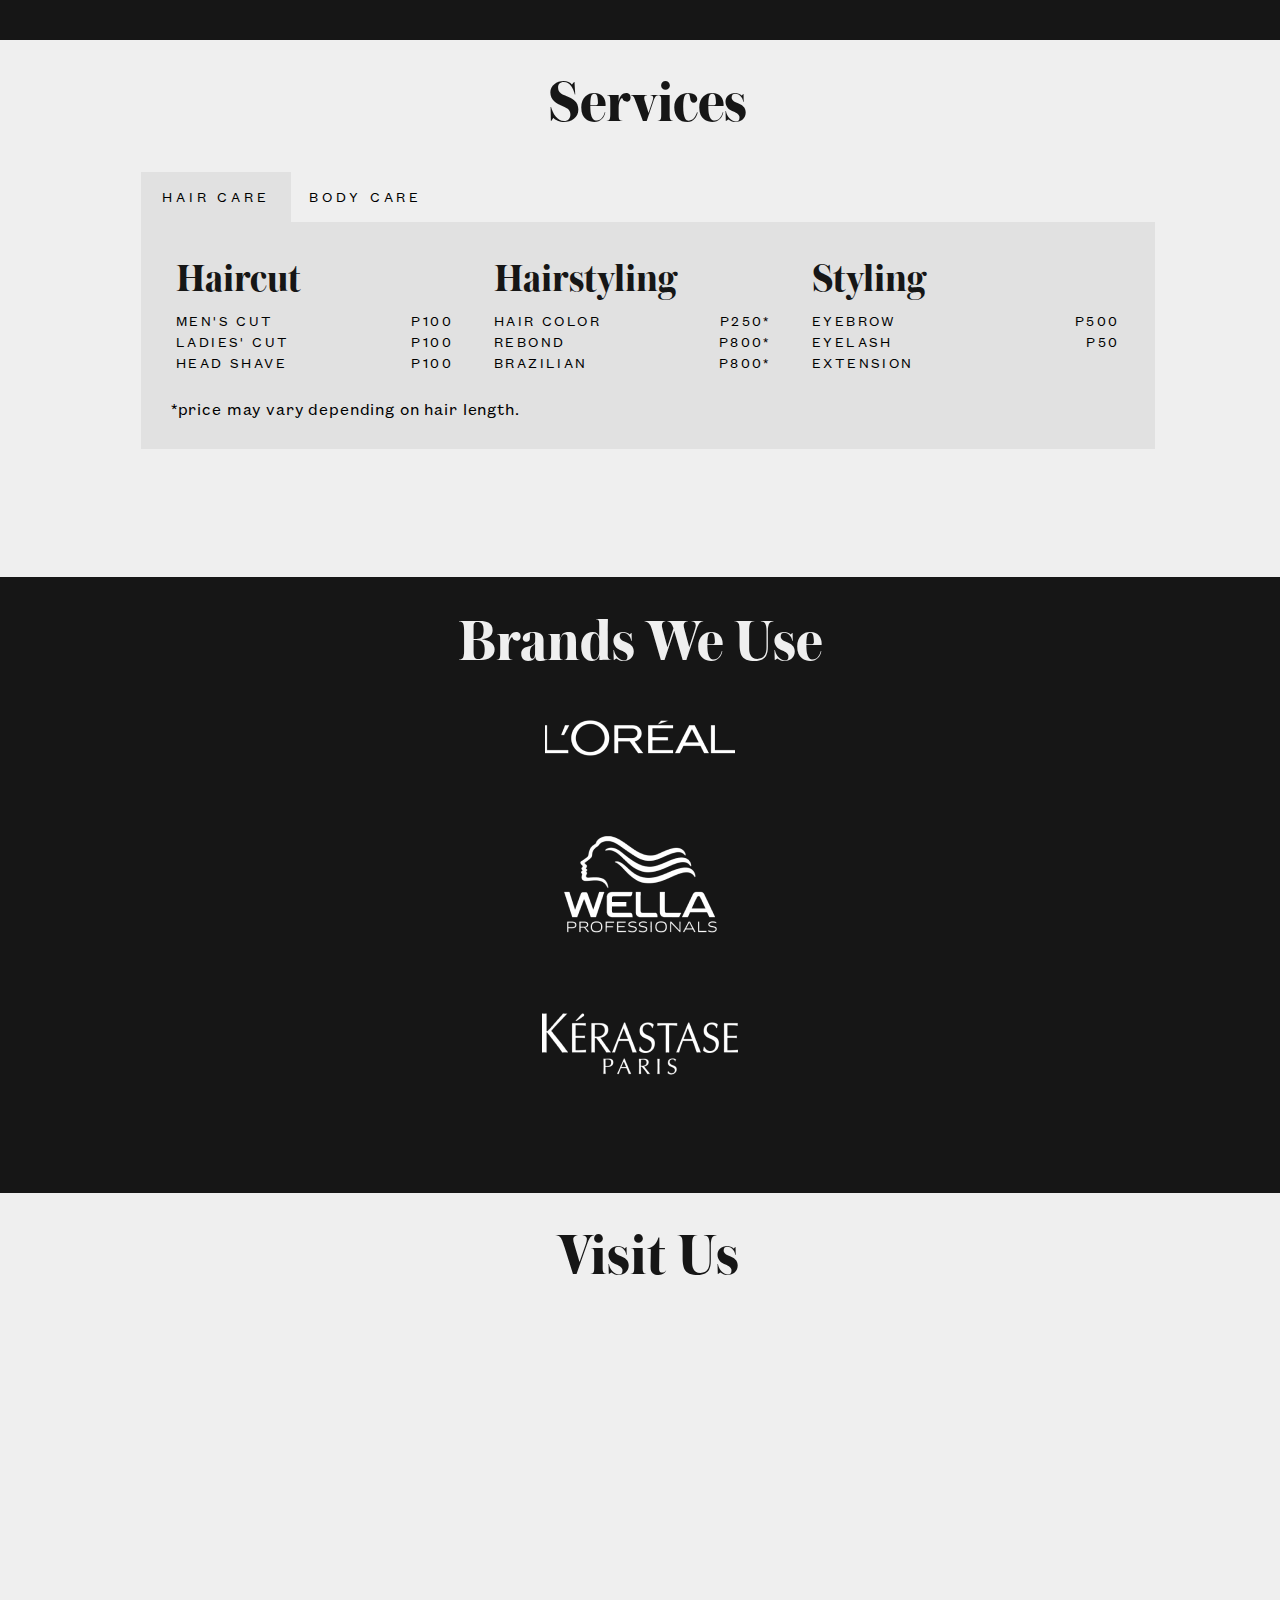
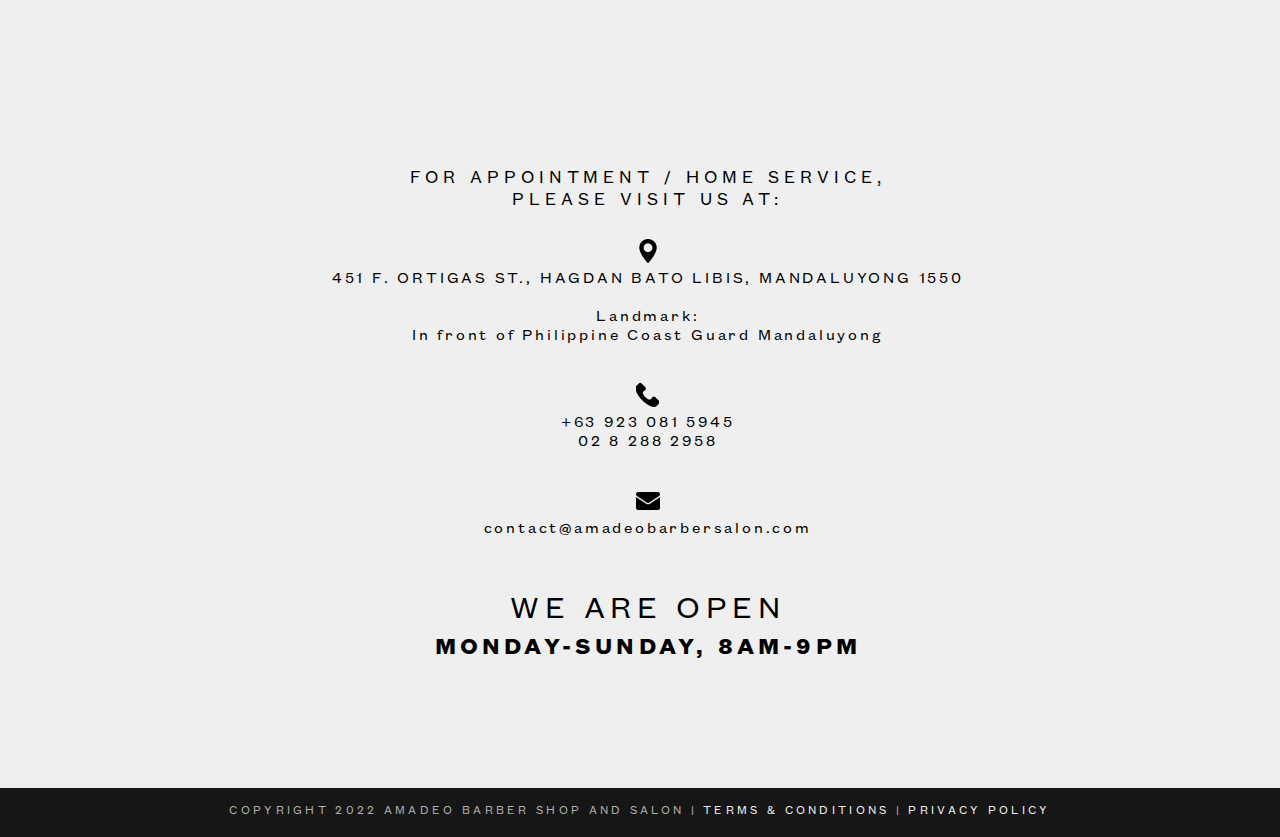
==== commit 0681cdd2: "Update index.html" ====
--- a/index.html
+++ b/index.html
@@ -184,7 +184,7 @@
                     </div>
                     <div class="left-1">
                         <div class="left-icon"><img src="images/email.png" alt=""></div>
-                        <div class="left-text">contact@amadeobarber.com</div>
+                        <div class="left-text">contact@amadeobarbersalon.com</div>
                     </div>
                     <div class="open">
                         <h1>We are open</h1>
